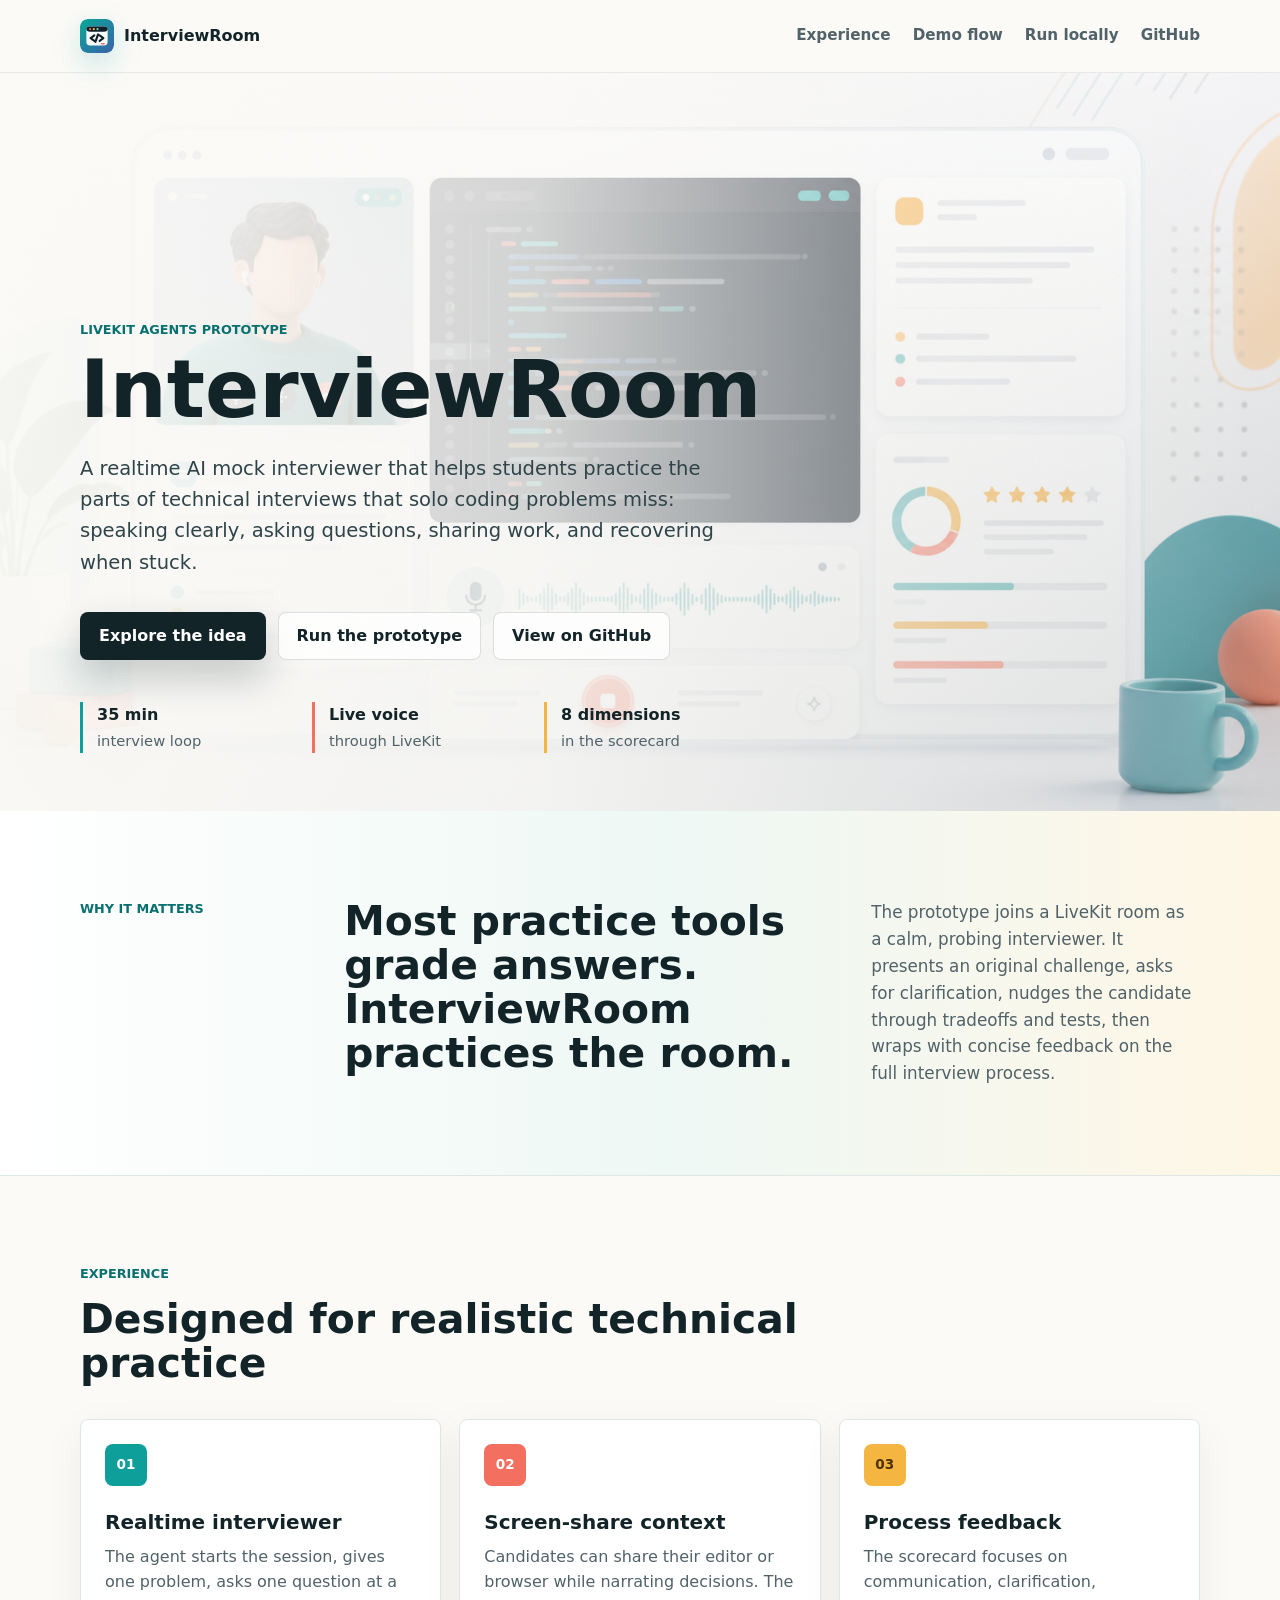
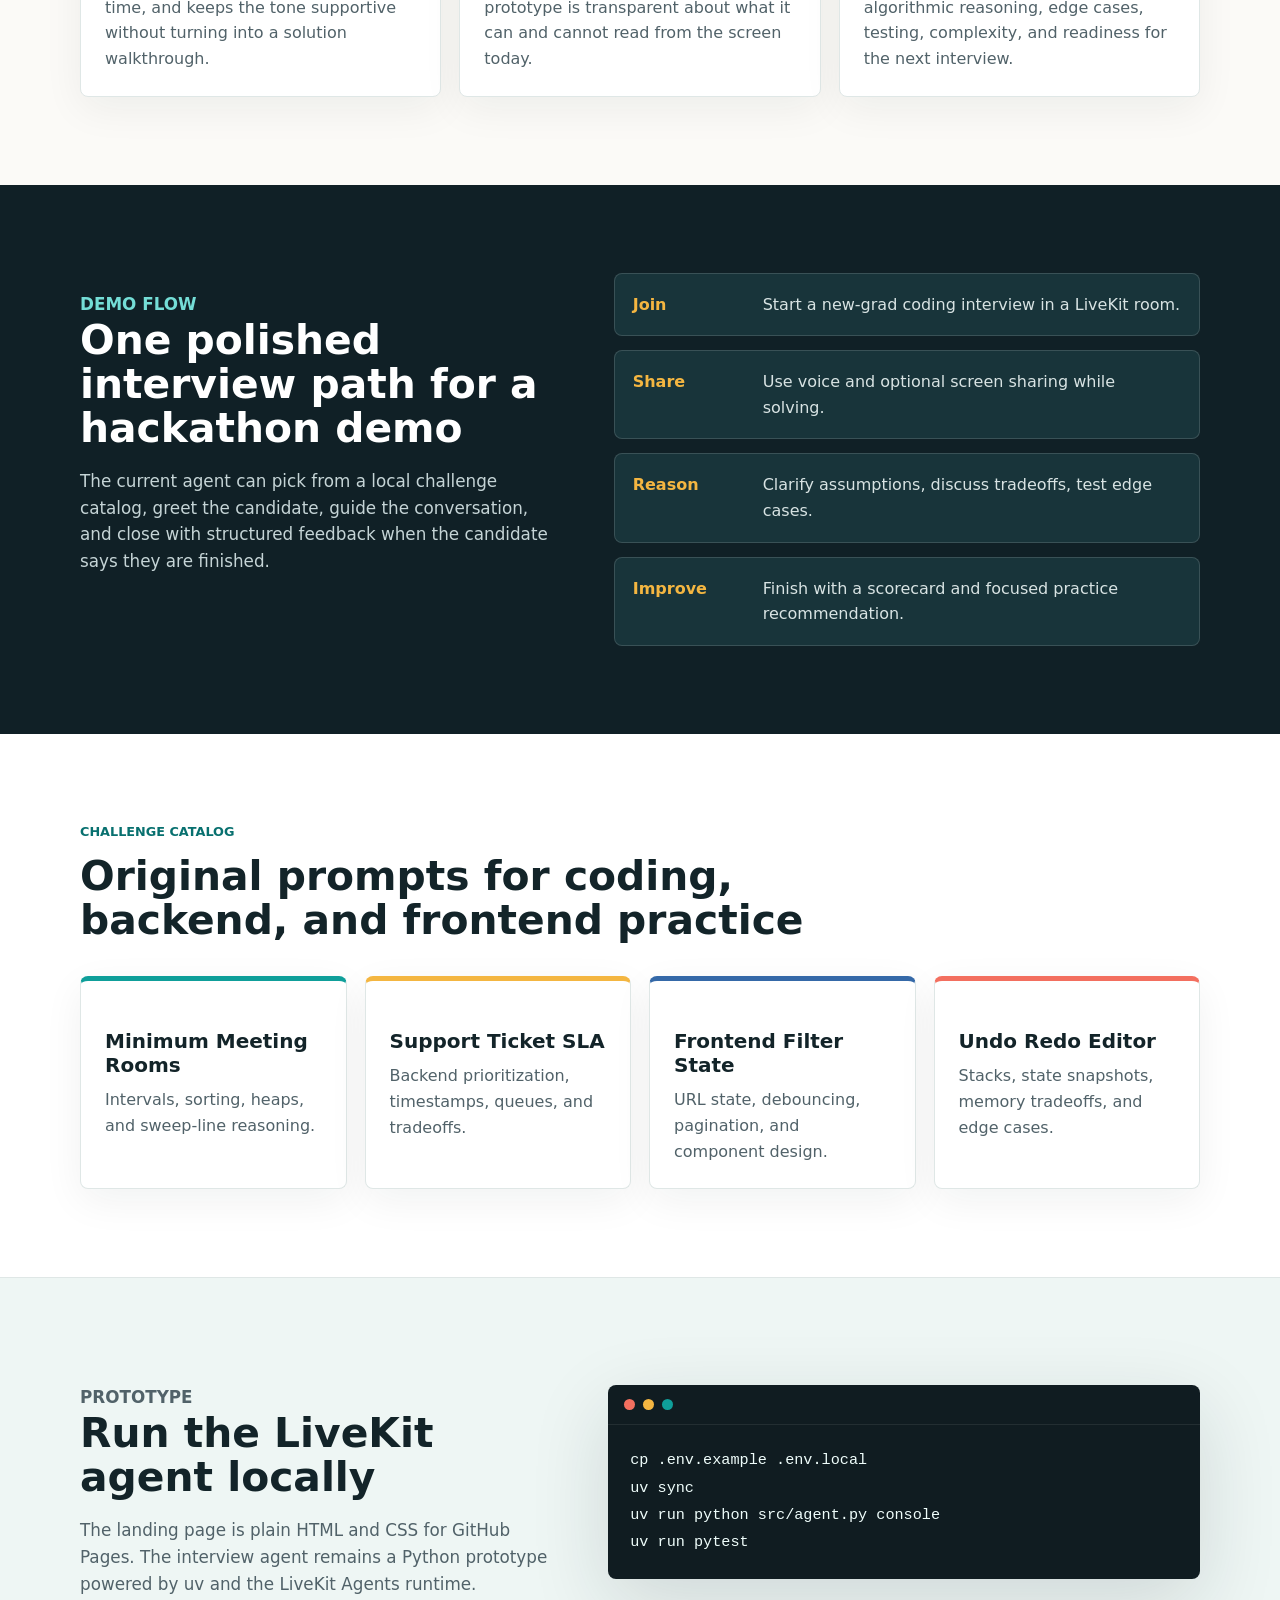
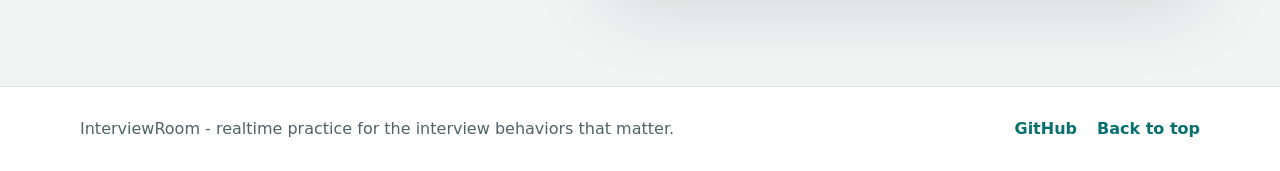
==== docs/index.html @ 9297e2d3 "Add static landing page files for GitHub Pages" ====
<!doctype html>
<html lang="en">
  <head>
    <meta charset="utf-8">
    <meta name="viewport" content="width=device-width, initial-scale=1">
    <meta name="color-scheme" content="light">
    <title>InterviewRoom - Realtime AI Mock Interviews</title>
    <meta
      name="description"
      content="InterviewRoom is a LiveKit-powered AI mock interview room for practicing voice, screen sharing, technical reasoning, and structured feedback."
    >
    <meta property="og:title" content="InterviewRoom">
    <meta
      property="og:description"
      content="Realtime technical interview practice with an AI interviewer, screen sharing, challenge prompts, and a post-interview scorecard."
    >
    <meta property="og:image" content="assets/interviewroom-hero.png">
    <meta property="og:type" content="website">
    <link rel="icon" type="image/svg+xml" href="assets/favicon.svg">
    <link rel="preload" as="image" href="assets/interviewroom-hero.png">
    <link rel="stylesheet" href="styles.css">
  </head>
  <body>
    <a class="skip-link" href="#main">Skip to content</a>

    <header class="site-header">
      <nav class="nav" aria-label="Primary navigation">
        <a class="brand" href="#top" aria-label="InterviewRoom home">
          <img class="brand-mark" src="assets/favicon.svg" alt="" aria-hidden="true">
          <span>InterviewRoom</span>
        </a>
        <div class="nav-links">
          <a href="#experience">Experience</a>
          <a href="#flow">Demo flow</a>
          <a href="#run-locally">Run locally</a>
          <a href="https://github.com/JulianEgbert/Interview-Agent" target="_blank" rel="noreferrer">GitHub</a>
        </div>
      </nav>
    </header>

    <main id="main">
      <section class="hero" id="top" aria-labelledby="hero-title">
        <div class="hero-content">
          <p class="eyebrow">LiveKit Agents prototype</p>
          <h1 id="hero-title">InterviewRoom</h1>
          <p class="hero-lede">
            A realtime AI mock interviewer that helps students practice the
            parts of technical interviews that solo coding problems miss:
            speaking clearly, asking questions, sharing work, and recovering
            when stuck.
          </p>
          <div class="hero-actions" aria-label="Page actions">
            <a class="button button-primary" href="#experience">Explore the idea</a>
            <a class="button button-secondary" href="#run-locally">Run the prototype</a>
            <a
              class="button button-secondary"
              href="https://github.com/JulianEgbert/Interview-Agent"
              target="_blank"
              rel="noreferrer"
            >
              View on GitHub
            </a>
          </div>
          <dl class="hero-stats" aria-label="Prototype highlights">
            <div>
              <dt>35 min</dt>
              <dd>interview loop</dd>
            </div>
            <div>
              <dt>Live voice</dt>
              <dd>through LiveKit</dd>
            </div>
            <div>
              <dt>8 dimensions</dt>
              <dd>in the scorecard</dd>
            </div>
          </dl>
        </div>
      </section>

      <section class="section intro-band" aria-label="Product summary">
        <div class="container intro-grid">
          <p class="section-kicker">Why it matters</p>
          <h2>Most practice tools grade answers. InterviewRoom practices the room.</h2>
          <p>
            The prototype joins a LiveKit room as a calm, probing interviewer.
            It presents an original challenge, asks for clarification, nudges
            the candidate through tradeoffs and tests, then wraps with concise
            feedback on the full interview process.
          </p>
        </div>
      </section>

      <section class="section" id="experience" aria-labelledby="experience-title">
        <div class="container">
          <div class="section-heading">
            <p class="section-kicker">Experience</p>
            <h2 id="experience-title">Designed for realistic technical practice</h2>
          </div>

          <div class="feature-grid">
            <article class="feature-card tone-teal">
              <span class="feature-icon" aria-hidden="true">01</span>
              <h3>Realtime interviewer</h3>
              <p>
                The agent starts the session, gives one problem, asks one
                question at a time, and keeps the tone supportive without
                turning into a solution walkthrough.
              </p>
            </article>
            <article class="feature-card tone-coral">
              <span class="feature-icon" aria-hidden="true">02</span>
              <h3>Screen-share context</h3>
              <p>
                Candidates can share their editor or browser while narrating
                decisions. The prototype is transparent about what it can and
                cannot read from the screen today.
              </p>
            </article>
            <article class="feature-card tone-gold">
              <span class="feature-icon" aria-hidden="true">03</span>
              <h3>Process feedback</h3>
              <p>
                The scorecard focuses on communication, clarification,
                algorithmic reasoning, edge cases, testing, complexity, and
                readiness for the next interview.
              </p>
            </article>
          </div>
        </div>
      </section>

      <section class="section section-dark" id="flow" aria-labelledby="flow-title">
        <div class="container flow-layout">
          <div class="flow-copy">
            <p class="section-kicker">Demo flow</p>
            <h2 id="flow-title">One polished interview path for a hackathon demo</h2>
            <p>
              The current agent can pick from a local challenge catalog,
              greet the candidate, guide the conversation, and close with
              structured feedback when the candidate says they are finished.
            </p>
          </div>

          <ol class="timeline">
            <li>
              <span>Join</span>
              <p>Start a new-grad coding interview in a LiveKit room.</p>
            </li>
            <li>
              <span>Share</span>
              <p>Use voice and optional screen sharing while solving.</p>
            </li>
            <li>
              <span>Reason</span>
              <p>Clarify assumptions, discuss tradeoffs, test edge cases.</p>
            </li>
            <li>
              <span>Improve</span>
              <p>Finish with a scorecard and focused practice recommendation.</p>
            </li>
          </ol>
        </div>
      </section>

      <section class="section challenges" aria-labelledby="challenge-title">
        <div class="container">
          <div class="section-heading">
            <p class="section-kicker">Challenge catalog</p>
            <h2 id="challenge-title">Original prompts for coding, backend, and frontend practice</h2>
          </div>

          <div class="challenge-grid">
            <article>
              <h3>Minimum Meeting Rooms</h3>
              <p>Intervals, sorting, heaps, and sweep-line reasoning.</p>
            </article>
            <article>
              <h3>Support Ticket SLA</h3>
              <p>Backend prioritization, timestamps, queues, and tradeoffs.</p>
            </article>
            <article>
              <h3>Frontend Filter State</h3>
              <p>URL state, debouncing, pagination, and component design.</p>
            </article>
            <article>
              <h3>Undo Redo Editor</h3>
              <p>Stacks, state snapshots, memory tradeoffs, and edge cases.</p>
            </article>
          </div>
        </div>
      </section>

      <section class="section run-band" id="run-locally" aria-labelledby="run-title">
        <div class="container run-grid">
          <div>
            <p class="section-kicker">Prototype</p>
            <h2 id="run-title">Run the LiveKit agent locally</h2>
            <p>
              The landing page is plain HTML and CSS for GitHub Pages. The
              interview agent remains a Python prototype powered by uv and the
              LiveKit Agents runtime.
            </p>
          </div>

          <div class="terminal" role="region" aria-label="Local run commands">
            <div class="terminal-top" aria-hidden="true">
              <span></span>
              <span></span>
              <span></span>
            </div>
            <pre><code>cp .env.example .env.local
uv sync
uv run python src/agent.py console
uv run pytest</code></pre>
          </div>
        </div>
      </section>
    </main>

    <footer class="footer">
      <div class="container footer-inner">
        <p>InterviewRoom - realtime practice for the interview behaviors that matter.</p>
        <div class="footer-links">
          <a href="https://github.com/JulianEgbert/Interview-Agent" target="_blank" rel="noreferrer">GitHub</a>
          <a href="#top">Back to top</a>
        </div>
      </div>
    </footer>
  </body>
</html>
---- docs/styles.css ----
:root {
  --paper: #fbfaf7;
  --paper-strong: #ffffff;
  --ink: #132429;
  --muted: #516269;
  --line: #dfe7e6;
  --teal: #0f9f9a;
  --teal-dark: #08706f;
  --coral: #f36f5f;
  --gold: #f4b641;
  --blue: #3569a8;
  --night: #102026;
  --night-soft: #18343a;
  --shadow: 0 24px 80px rgba(19, 36, 41, 0.14);
}

* {
  box-sizing: border-box;
}

html {
  scroll-behavior: smooth;
}

body {
  margin: 0;
  background: var(--paper);
  color: var(--ink);
  font-family:
    Inter, ui-sans-serif, system-ui, -apple-system, BlinkMacSystemFont, "Segoe UI",
    sans-serif;
  line-height: 1.6;
  letter-spacing: 0;
}

::selection {
  background: rgba(15, 159, 154, 0.18);
}

a {
  color: inherit;
  text-decoration: none;
}

.skip-link {
  position: absolute;
  left: 16px;
  top: 12px;
  z-index: 100;
  transform: translateY(-160%);
  border-radius: 8px;
  background: var(--night);
  color: white;
  padding: 10px 14px;
}

.skip-link:focus {
  transform: translateY(0);
}

.site-header {
  position: sticky;
  top: 0;
  z-index: 50;
  border-bottom: 1px solid rgba(19, 36, 41, 0.08);
  background: rgba(251, 250, 247, 0.9);
  backdrop-filter: blur(18px);
}

.nav,
.container {
  width: min(1120px, calc(100% - 40px));
  margin: 0 auto;
}

.nav {
  display: flex;
  min-height: 72px;
  align-items: center;
  justify-content: space-between;
  gap: 24px;
}

.brand {
  display: inline-flex;
  align-items: center;
  gap: 10px;
  font-weight: 800;
}

.brand-mark {
  width: 34px;
  height: 34px;
  display: block;
  border-radius: 8px;
  box-shadow: 0 10px 28px rgba(15, 159, 154, 0.22);
}

.nav-links {
  display: flex;
  align-items: center;
  gap: 22px;
  color: var(--muted);
  font-size: 0.95rem;
  font-weight: 650;
}

.nav-links a {
  border-bottom: 2px solid transparent;
  padding: 8px 0;
}

.nav-links a:hover,
.nav-links a:focus-visible {
  border-color: var(--teal);
  color: var(--ink);
}

.hero {
  position: relative;
  display: flex;
  min-height: 82svh;
  align-items: flex-end;
  overflow: hidden;
  background: #eef6f4;
}

.hero::before {
  position: absolute;
  inset: 0;
  background-image: url("assets/interviewroom-hero.png");
  background-position: center;
  background-size: cover;
  content: "";
}

.hero::after {
  position: absolute;
  inset: 0;
  background:
    linear-gradient(90deg, rgba(251, 250, 247, 0.96) 0%, rgba(251, 250, 247, 0.82) 42%, rgba(251, 250, 247, 0.12) 100%),
    linear-gradient(0deg, rgba(19, 36, 41, 0.18), rgba(19, 36, 41, 0));
  content: "";
}

.hero-content {
  position: relative;
  z-index: 1;
  width: min(1120px, calc(100% - 40px));
  margin: 0 auto;
  padding: 88px 0 58px;
}

.eyebrow,
.section-kicker {
  margin: 0 0 12px;
  color: var(--teal-dark);
  font-size: 0.8rem;
  font-weight: 800;
  letter-spacing: 0;
  text-transform: uppercase;
}

.hero h1 {
  max-width: 620px;
  margin: 0;
  font-size: 5rem;
  line-height: 0.96;
  letter-spacing: 0;
}

.hero-lede {
  max-width: 660px;
  margin: 24px 0 0;
  color: #2f4449;
  font-size: 1.22rem;
}

.hero-actions {
  display: flex;
  flex-wrap: wrap;
  gap: 12px;
  margin-top: 34px;
}

.button {
  display: inline-flex;
  min-height: 48px;
  align-items: center;
  justify-content: center;
  border: 1px solid transparent;
  border-radius: 8px;
  padding: 0 18px;
  font-weight: 800;
}

.button-primary {
  background: var(--ink);
  color: white;
  box-shadow: 0 18px 38px rgba(19, 36, 41, 0.22);
}

.button-primary:hover,
.button-primary:focus-visible {
  background: #21383e;
}

.button-secondary {
  border-color: rgba(19, 36, 41, 0.14);
  background: rgba(255, 255, 255, 0.8);
  color: var(--ink);
}

.button-secondary:hover,
.button-secondary:focus-visible {
  border-color: rgba(15, 159, 154, 0.45);
  background: white;
}

.hero-stats {
  display: grid;
  max-width: 680px;
  grid-template-columns: repeat(3, minmax(0, 1fr));
  gap: 16px;
  margin: 42px 0 0;
}

.hero-stats div {
  border-left: 3px solid var(--teal);
  padding-left: 14px;
}

.hero-stats div:nth-child(2) {
  border-color: var(--coral);
}

.hero-stats div:nth-child(3) {
  border-color: var(--gold);
}

.hero-stats dt {
  margin: 0;
  font-size: 1rem;
  font-weight: 850;
}

.hero-stats dd {
  margin: 2px 0 0;
  color: var(--muted);
  font-size: 0.92rem;
}

.section {
  padding: 88px 0;
}

.intro-band {
  border-bottom: 1px solid var(--line);
  background: linear-gradient(90deg, #ffffff 0%, #eef8f5 52%, #fff7e6 100%);
}

.intro-grid {
  display: grid;
  grid-template-columns: 0.7fr 1.5fr 1fr;
  gap: 34px;
  align-items: start;
}

.intro-grid h2,
.section-heading h2,
.flow-copy h2,
.run-grid h2 {
  margin: 0;
  font-size: 2.55rem;
  line-height: 1.08;
  letter-spacing: 0;
}

.intro-grid p:last-child,
.flow-copy p,
.run-grid p {
  margin: 0;
  color: var(--muted);
  font-size: 1.05rem;
}

.section-heading {
  max-width: 760px;
  margin-bottom: 34px;
}

.feature-grid,
.challenge-grid {
  display: grid;
  grid-template-columns: repeat(3, minmax(0, 1fr));
  gap: 18px;
}

.feature-card,
.challenge-grid article {
  min-height: 260px;
  border: 1px solid var(--line);
  border-radius: 8px;
  background: var(--paper-strong);
  padding: 24px;
  box-shadow: 0 12px 40px rgba(19, 36, 41, 0.06);
}

.feature-card {
  display: flex;
  flex-direction: column;
  justify-content: space-between;
}

.feature-icon {
  display: inline-flex;
  width: 42px;
  height: 42px;
  align-items: center;
  justify-content: center;
  border-radius: 8px;
  color: white;
  font-size: 0.85rem;
  font-weight: 850;
}

.tone-teal .feature-icon {
  background: var(--teal);
}

.tone-coral .feature-icon {
  background: var(--coral);
}

.tone-gold .feature-icon {
  background: var(--gold);
  color: #4c3200;
}

.feature-card h3,
.challenge-grid h3 {
  margin: 24px 0 10px;
  font-size: 1.25rem;
  line-height: 1.2;
  letter-spacing: 0;
}

.feature-card p,
.challenge-grid p {
  margin: 0;
  color: var(--muted);
}

.section-dark {
  background: var(--night);
  color: white;
}

.section-dark .section-kicker {
  color: #74ddd6;
}

.flow-layout {
  display: grid;
  grid-template-columns: 0.9fr 1.1fr;
  gap: 54px;
  align-items: start;
}

.flow-copy p {
  color: #c5d4d6;
  margin-top: 18px;
}

.timeline {
  display: grid;
  gap: 14px;
  margin: 0;
  padding: 0;
  list-style: none;
}

.timeline li {
  display: grid;
  grid-template-columns: 108px 1fr;
  gap: 22px;
  align-items: start;
  border: 1px solid rgba(255, 255, 255, 0.14);
  border-radius: 8px;
  background: var(--night-soft);
  padding: 18px;
}

.timeline span {
  color: var(--gold);
  font-weight: 850;
}

.timeline p {
  margin: 0;
  color: #d8e3e3;
}

.challenges {
  background: #ffffff;
}

.challenge-grid {
  grid-template-columns: repeat(4, minmax(0, 1fr));
}

.challenge-grid article {
  min-height: 210px;
  border-top: 5px solid var(--teal);
}

.challenge-grid article:nth-child(2) {
  border-top-color: var(--gold);
}

.challenge-grid article:nth-child(3) {
  border-top-color: var(--blue);
}

.challenge-grid article:nth-child(4) {
  border-top-color: var(--coral);
}

.run-band {
  border-top: 1px solid var(--line);
  background: #eef6f4;
}

.run-grid {
  display: grid;
  grid-template-columns: 0.9fr 1.1fr;
  gap: 44px;
  align-items: center;
}

.run-grid p {
  margin-top: 18px;
}

.terminal {
  overflow: hidden;
  border-radius: 8px;
  background: #101c21;
  box-shadow: var(--shadow);
}

.terminal-top {
  display: flex;
  gap: 8px;
  border-bottom: 1px solid rgba(255, 255, 255, 0.08);
  padding: 14px 16px;
}

.terminal-top span {
  width: 11px;
  height: 11px;
  border-radius: 50%;
  background: var(--coral);
}

.terminal-top span:nth-child(2) {
  background: var(--gold);
}

.terminal-top span:nth-child(3) {
  background: var(--teal);
}

pre {
  margin: 0;
  overflow-x: auto;
  padding: 22px;
}

code {
  color: #effdfb;
  font-family: "SFMono-Regular", Consolas, "Liberation Mono", monospace;
  font-size: 0.95rem;
  line-height: 1.8;
}

.footer {
  border-top: 1px solid var(--line);
  background: var(--paper-strong);
  color: var(--muted);
}

.footer-inner {
  display: flex;
  min-height: 84px;
  align-items: center;
  justify-content: space-between;
  gap: 20px;
}

.footer p {
  margin: 0;
}

.footer a {
  color: var(--teal-dark);
  font-weight: 800;
}

.footer-links {
  display: flex;
  align-items: center;
  gap: 20px;
}

@media (max-width: 960px) {
  .hero {
    min-height: 84svh;
  }

  .hero::before {
    background-position: 58% center;
  }

  .hero::after {
    background:
      linear-gradient(90deg, rgba(251, 250, 247, 0.97) 0%, rgba(251, 250, 247, 0.88) 56%, rgba(251, 250, 247, 0.35) 100%),
      linear-gradient(0deg, rgba(19, 36, 41, 0.18), rgba(19, 36, 41, 0));
  }

  .hero h1 {
    font-size: 4rem;
  }

  .intro-grid,
  .flow-layout,
  .run-grid {
    grid-template-columns: 1fr;
  }

  .feature-grid,
  .challenge-grid {
    grid-template-columns: repeat(2, minmax(0, 1fr));
  }
}

@media (max-width: 700px) {
  .nav,
  .container,
  .hero-content {
    width: min(100% - 28px, 1120px);
  }

  .nav {
    min-height: 66px;
  }

  .nav-links {
    display: none;
  }

  .hero {
    min-height: 86svh;
  }

  .hero::before {
    background-position: 68% center;
  }

  .hero::after {
    background:
      linear-gradient(90deg, rgba(251, 250, 247, 0.98) 0%, rgba(251, 250, 247, 0.9) 64%, rgba(251, 250, 247, 0.42) 100%),
      linear-gradient(0deg, rgba(19, 36, 41, 0.2), rgba(19, 36, 41, 0));
  }

  .hero-content {
    padding: 62px 0 36px;
  }

  .hero h1 {
    font-size: 3.2rem;
  }

  .hero-lede {
    font-size: 1.06rem;
  }

  .hero-actions {
    align-items: stretch;
    flex-direction: column;
  }

  .button {
    width: 100%;
  }

  .hero-stats {
    display: none;
  }

  .section {
    padding: 64px 0;
  }

  .intro-grid h2,
  .section-heading h2,
  .flow-copy h2,
  .run-grid h2 {
    font-size: 2.05rem;
  }

  .feature-grid,
  .challenge-grid {
    grid-template-columns: 1fr;
  }

  .feature-card,
  .challenge-grid article {
    min-height: auto;
  }

  .timeline li {
    grid-template-columns: 1fr;
    gap: 8px;
  }

  .footer-inner {
    align-items: flex-start;
    flex-direction: column;
    justify-content: center;
    padding: 22px 0;
  }

  .footer-links {
    flex-wrap: wrap;
  }
}

@media (prefers-reduced-motion: reduce) {
  html {
    scroll-behavior: auto;
  }
}
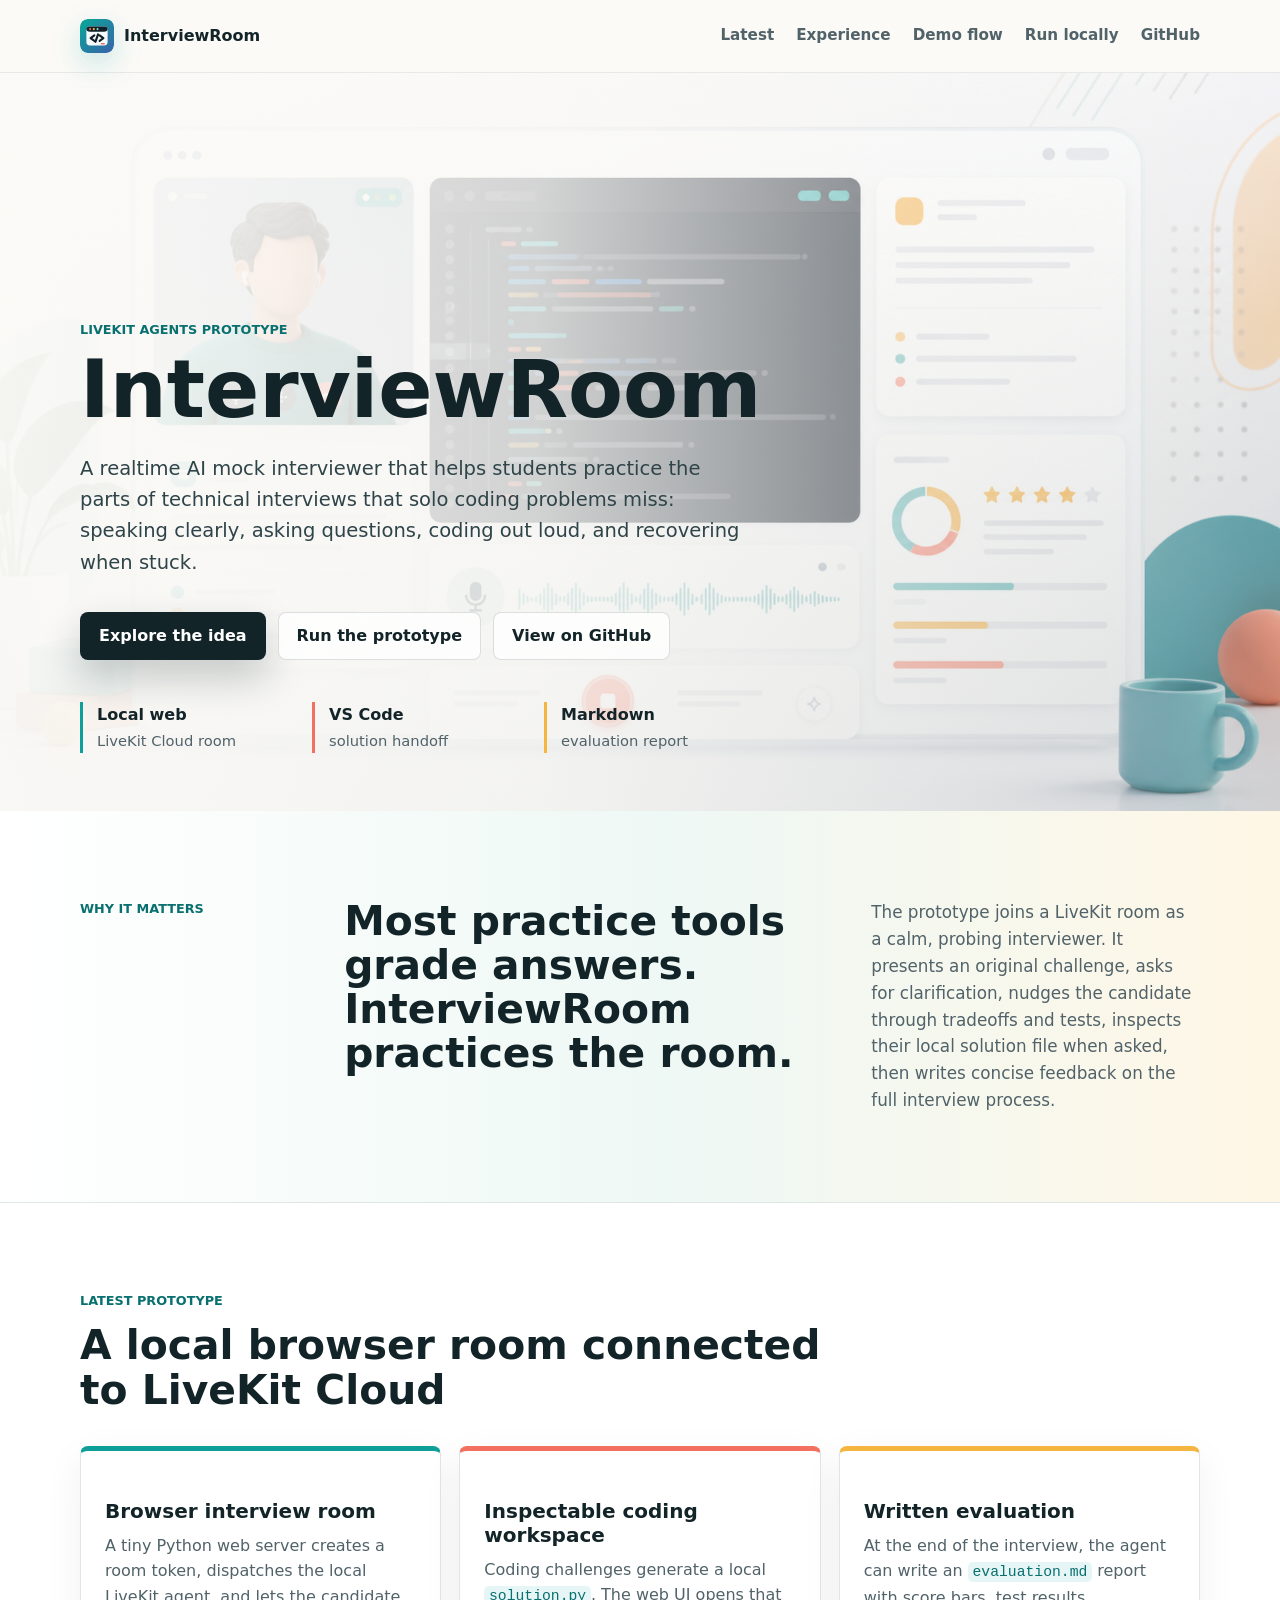
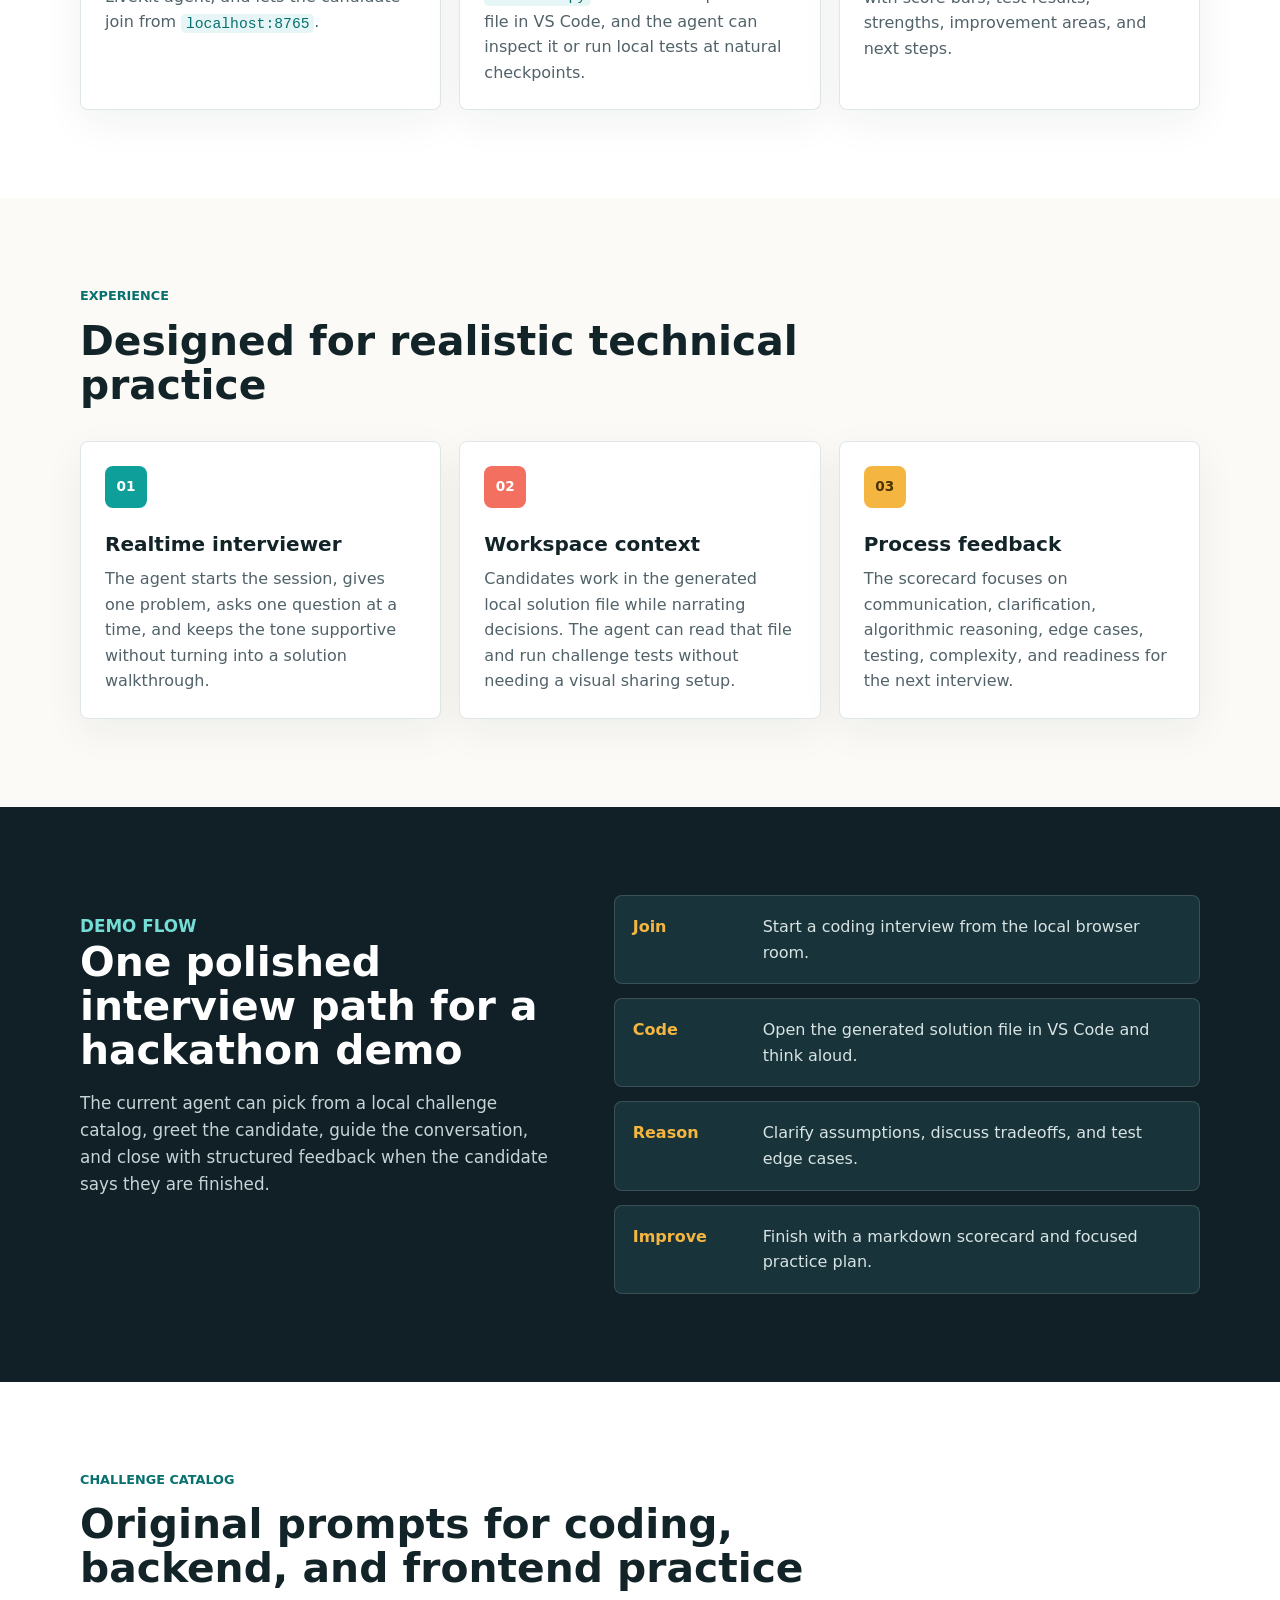
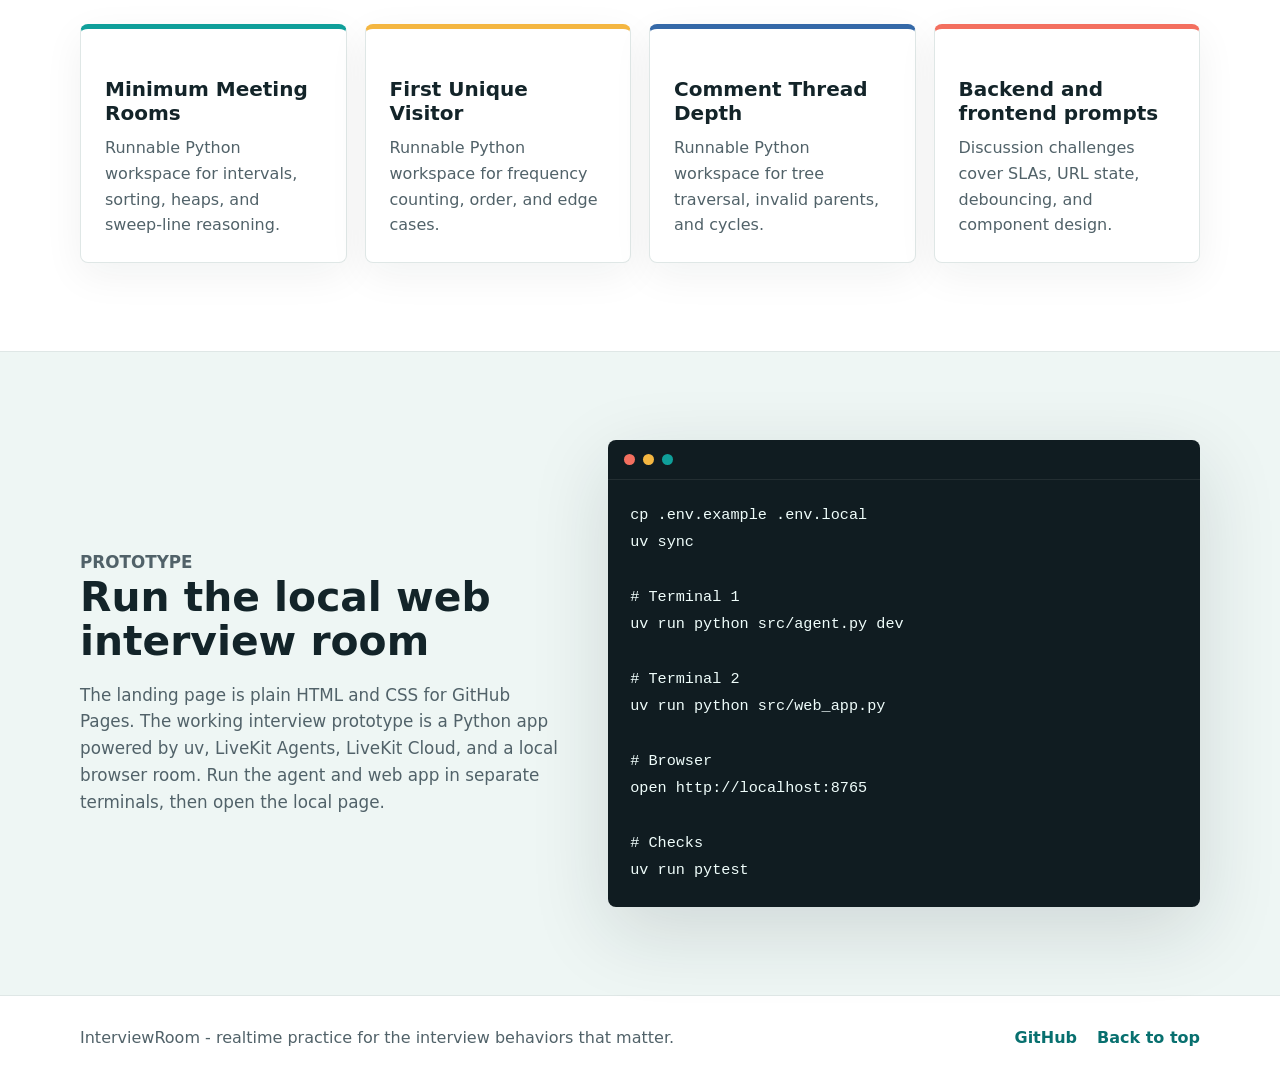
==== commit 0e4dfa85: "Improve webpage" ====
--- a/docs/index.html
+++ b/docs/index.html
@@ -7,12 +7,12 @@
     <title>InterviewRoom - Realtime AI Mock Interviews</title>
     <meta
       name="description"
-      content="InterviewRoom is a LiveKit-powered AI mock interview room for practicing voice, screen sharing, technical reasoning, and structured feedback."
+      content="InterviewRoom is a LiveKit-powered AI mock interview room for practicing voice, technical reasoning, local coding, and structured feedback."
     >
     <meta property="og:title" content="InterviewRoom">
     <meta
       property="og:description"
-      content="Realtime technical interview practice with an AI interviewer, screen sharing, challenge prompts, and a post-interview scorecard."
+      content="Realtime technical interview practice with an AI interviewer, local coding workspace, challenge prompts, and a markdown scorecard."
     >
     <meta property="og:image" content="assets/interviewroom-hero.png">
     <meta property="og:type" content="website">
@@ -30,6 +30,7 @@
           <span>InterviewRoom</span>
         </a>
         <div class="nav-links">
+          <a href="#latest">Latest</a>
           <a href="#experience">Experience</a>
           <a href="#flow">Demo flow</a>
           <a href="#run-locally">Run locally</a>
@@ -46,7 +47,7 @@
           <p class="hero-lede">
             A realtime AI mock interviewer that helps students practice the
             parts of technical interviews that solo coding problems miss:
-            speaking clearly, asking questions, sharing work, and recovering
+            speaking clearly, asking questions, coding out loud, and recovering
             when stuck.
           </p>
           <div class="hero-actions" aria-label="Page actions">
@@ -63,16 +64,16 @@
           </div>
           <dl class="hero-stats" aria-label="Prototype highlights">
             <div>
-              <dt>35 min</dt>
-              <dd>interview loop</dd>
+              <dt>Local web</dt>
+              <dd>LiveKit Cloud room</dd>
             </div>
             <div>
-              <dt>Live voice</dt>
-              <dd>through LiveKit</dd>
+              <dt>VS Code</dt>
+              <dd>solution handoff</dd>
             </div>
             <div>
-              <dt>8 dimensions</dt>
-              <dd>in the scorecard</dd>
+              <dt>Markdown</dt>
+              <dd>evaluation report</dd>
             </div>
           </dl>
         </div>
@@ -85,9 +86,46 @@
           <p>
             The prototype joins a LiveKit room as a calm, probing interviewer.
             It presents an original challenge, asks for clarification, nudges
-            the candidate through tradeoffs and tests, then wraps with concise
-            feedback on the full interview process.
+            the candidate through tradeoffs and tests, inspects their local
+            solution file when asked, then writes concise feedback on the full
+            interview process.
           </p>
+        </div>
+      </section>
+
+      <section class="section latest" id="latest" aria-labelledby="latest-title">
+        <div class="container">
+          <div class="section-heading">
+            <p class="section-kicker">Latest prototype</p>
+            <h2 id="latest-title">A local browser room connected to LiveKit Cloud</h2>
+          </div>
+
+          <div class="latest-grid">
+            <article>
+              <h3>Browser interview room</h3>
+              <p>
+                A tiny Python web server creates a room token, dispatches the
+                local LiveKit agent, and lets the candidate join from
+                <code>localhost:8765</code>.
+              </p>
+            </article>
+            <article>
+              <h3>Inspectable coding workspace</h3>
+              <p>
+                Coding challenges generate a local <code>solution.py</code>.
+                The web UI opens that file in VS Code, and the agent can inspect
+                it or run local tests at natural checkpoints.
+              </p>
+            </article>
+            <article>
+              <h3>Written evaluation</h3>
+              <p>
+                At the end of the interview, the agent can write an
+                <code>evaluation.md</code> report with score bars, test results,
+                strengths, improvement areas, and next steps.
+              </p>
+            </article>
+          </div>
         </div>
       </section>
 
@@ -110,11 +148,11 @@
             </article>
             <article class="feature-card tone-coral">
               <span class="feature-icon" aria-hidden="true">02</span>
-              <h3>Screen-share context</h3>
-              <p>
-                Candidates can share their editor or browser while narrating
-                decisions. The prototype is transparent about what it can and
-                cannot read from the screen today.
+              <h3>Workspace context</h3>
+              <p>
+                Candidates work in the generated local solution file while
+                narrating decisions. The agent can read that file and run
+                challenge tests without needing a visual sharing setup.
               </p>
             </article>
             <article class="feature-card tone-gold">
@@ -145,19 +183,19 @@
           <ol class="timeline">
             <li>
               <span>Join</span>
-              <p>Start a new-grad coding interview in a LiveKit room.</p>
-            </li>
-            <li>
-              <span>Share</span>
-              <p>Use voice and optional screen sharing while solving.</p>
+              <p>Start a coding interview from the local browser room.</p>
+            </li>
+            <li>
+              <span>Code</span>
+              <p>Open the generated solution file in VS Code and think aloud.</p>
             </li>
             <li>
               <span>Reason</span>
-              <p>Clarify assumptions, discuss tradeoffs, test edge cases.</p>
+              <p>Clarify assumptions, discuss tradeoffs, and test edge cases.</p>
             </li>
             <li>
               <span>Improve</span>
-              <p>Finish with a scorecard and focused practice recommendation.</p>
+              <p>Finish with a markdown scorecard and focused practice plan.</p>
             </li>
           </ol>
         </div>
@@ -173,19 +211,19 @@
           <div class="challenge-grid">
             <article>
               <h3>Minimum Meeting Rooms</h3>
-              <p>Intervals, sorting, heaps, and sweep-line reasoning.</p>
-            </article>
-            <article>
-              <h3>Support Ticket SLA</h3>
-              <p>Backend prioritization, timestamps, queues, and tradeoffs.</p>
-            </article>
-            <article>
-              <h3>Frontend Filter State</h3>
-              <p>URL state, debouncing, pagination, and component design.</p>
-            </article>
-            <article>
-              <h3>Undo Redo Editor</h3>
-              <p>Stacks, state snapshots, memory tradeoffs, and edge cases.</p>
+              <p>Runnable Python workspace for intervals, sorting, heaps, and sweep-line reasoning.</p>
+            </article>
+            <article>
+              <h3>First Unique Visitor</h3>
+              <p>Runnable Python workspace for frequency counting, order, and edge cases.</p>
+            </article>
+            <article>
+              <h3>Comment Thread Depth</h3>
+              <p>Runnable Python workspace for tree traversal, invalid parents, and cycles.</p>
+            </article>
+            <article>
+              <h3>Backend and frontend prompts</h3>
+              <p>Discussion challenges cover SLAs, URL state, debouncing, and component design.</p>
             </article>
           </div>
         </div>
@@ -195,11 +233,12 @@
         <div class="container run-grid">
           <div>
             <p class="section-kicker">Prototype</p>
-            <h2 id="run-title">Run the LiveKit agent locally</h2>
+            <h2 id="run-title">Run the local web interview room</h2>
             <p>
               The landing page is plain HTML and CSS for GitHub Pages. The
-              interview agent remains a Python prototype powered by uv and the
-              LiveKit Agents runtime.
+              working interview prototype is a Python app powered by uv,
+              LiveKit Agents, LiveKit Cloud, and a local browser room. Run the
+              agent and web app in separate terminals, then open the local page.
             </p>
           </div>
 
@@ -211,7 +250,17 @@
             </div>
             <pre><code>cp .env.example .env.local
 uv sync
-uv run python src/agent.py console
+
+# Terminal 1
+uv run python src/agent.py dev
+
+# Terminal 2
+uv run python src/web_app.py
+
+# Browser
+open http://localhost:8765
+
+# Checks
 uv run pytest</code></pre>
           </div>
         </div>
--- a/docs/styles.css
+++ b/docs/styles.css
@@ -42,6 +42,15 @@
   text-decoration: none;
 }
 
+code {
+  border-radius: 5px;
+  background: rgba(15, 159, 154, 0.1);
+  color: var(--teal-dark);
+  font-family: "SFMono-Regular", Consolas, "Liberation Mono", monospace;
+  font-size: 0.92em;
+  padding: 0.12em 0.32em;
+}
+
 .skip-link {
   position: absolute;
   left: 16px;
@@ -290,14 +299,16 @@
 }
 
 .feature-grid,
-.challenge-grid {
+.challenge-grid,
+.latest-grid {
   display: grid;
   grid-template-columns: repeat(3, minmax(0, 1fr));
   gap: 18px;
 }
 
 .feature-card,
-.challenge-grid article {
+.challenge-grid article,
+.latest-grid article {
   min-height: 260px;
   border: 1px solid var(--line);
   border-radius: 8px;
@@ -338,7 +349,8 @@
 }
 
 .feature-card h3,
-.challenge-grid h3 {
+.challenge-grid h3,
+.latest-grid h3 {
   margin: 24px 0 10px;
   font-size: 1.25rem;
   line-height: 1.2;
@@ -346,9 +358,27 @@
 }
 
 .feature-card p,
-.challenge-grid p {
+.challenge-grid p,
+.latest-grid p {
   margin: 0;
   color: var(--muted);
+}
+
+.latest {
+  background: #ffffff;
+}
+
+.latest-grid article {
+  min-height: 230px;
+  border-top: 5px solid var(--teal);
+}
+
+.latest-grid article:nth-child(2) {
+  border-top-color: var(--coral);
+}
+
+.latest-grid article:nth-child(3) {
+  border-top-color: var(--gold);
 }
 
 .section-dark {
@@ -477,11 +507,14 @@
   padding: 22px;
 }
 
-code {
+.terminal code {
+  border-radius: 0;
+  background: transparent;
   color: #effdfb;
   font-family: "SFMono-Regular", Consolas, "Liberation Mono", monospace;
   font-size: 0.95rem;
   line-height: 1.8;
+  padding: 0;
 }
 
 .footer {
@@ -539,7 +572,8 @@
   }
 
   .feature-grid,
-  .challenge-grid {
+  .challenge-grid,
+  .latest-grid {
     grid-template-columns: repeat(2, minmax(0, 1fr));
   }
 }
@@ -610,12 +644,14 @@
   }
 
   .feature-grid,
-  .challenge-grid {
+  .challenge-grid,
+  .latest-grid {
     grid-template-columns: 1fr;
   }
 
   .feature-card,
-  .challenge-grid article {
+  .challenge-grid article,
+  .latest-grid article {
     min-height: auto;
   }
 
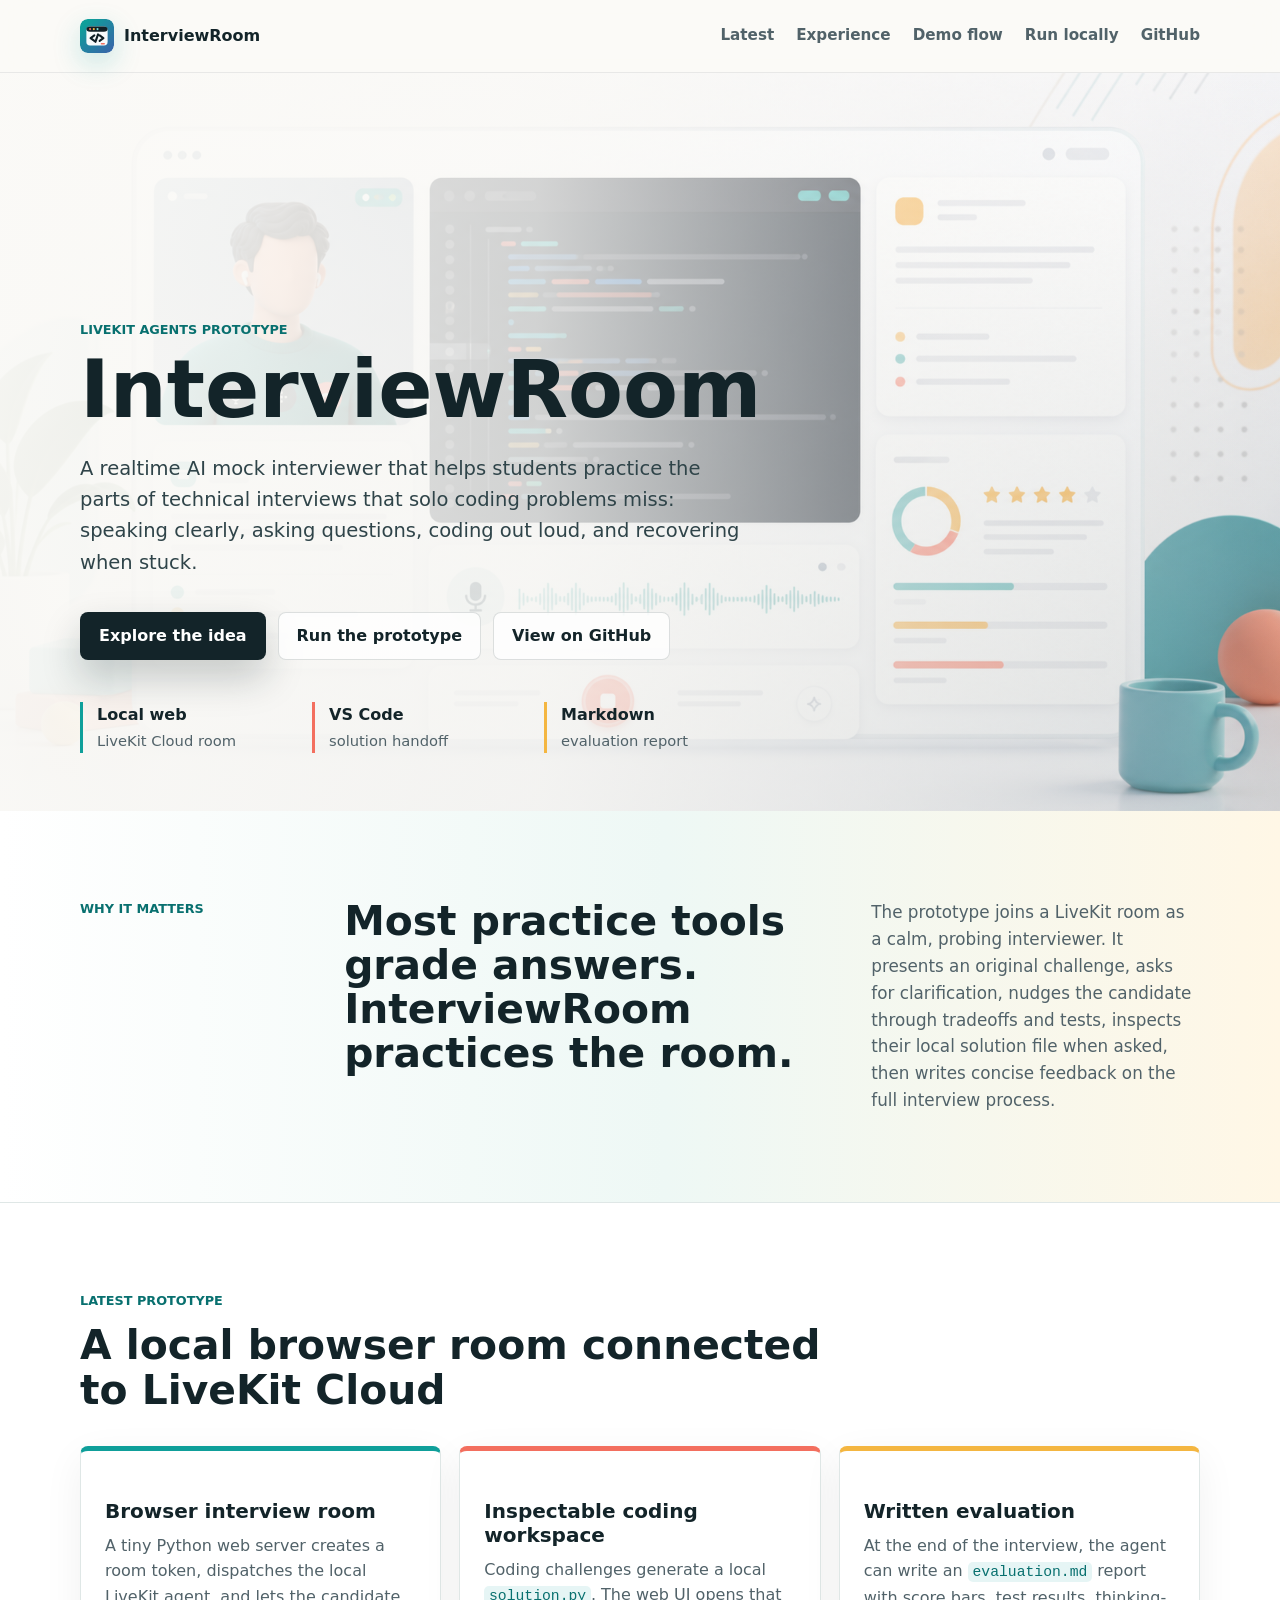
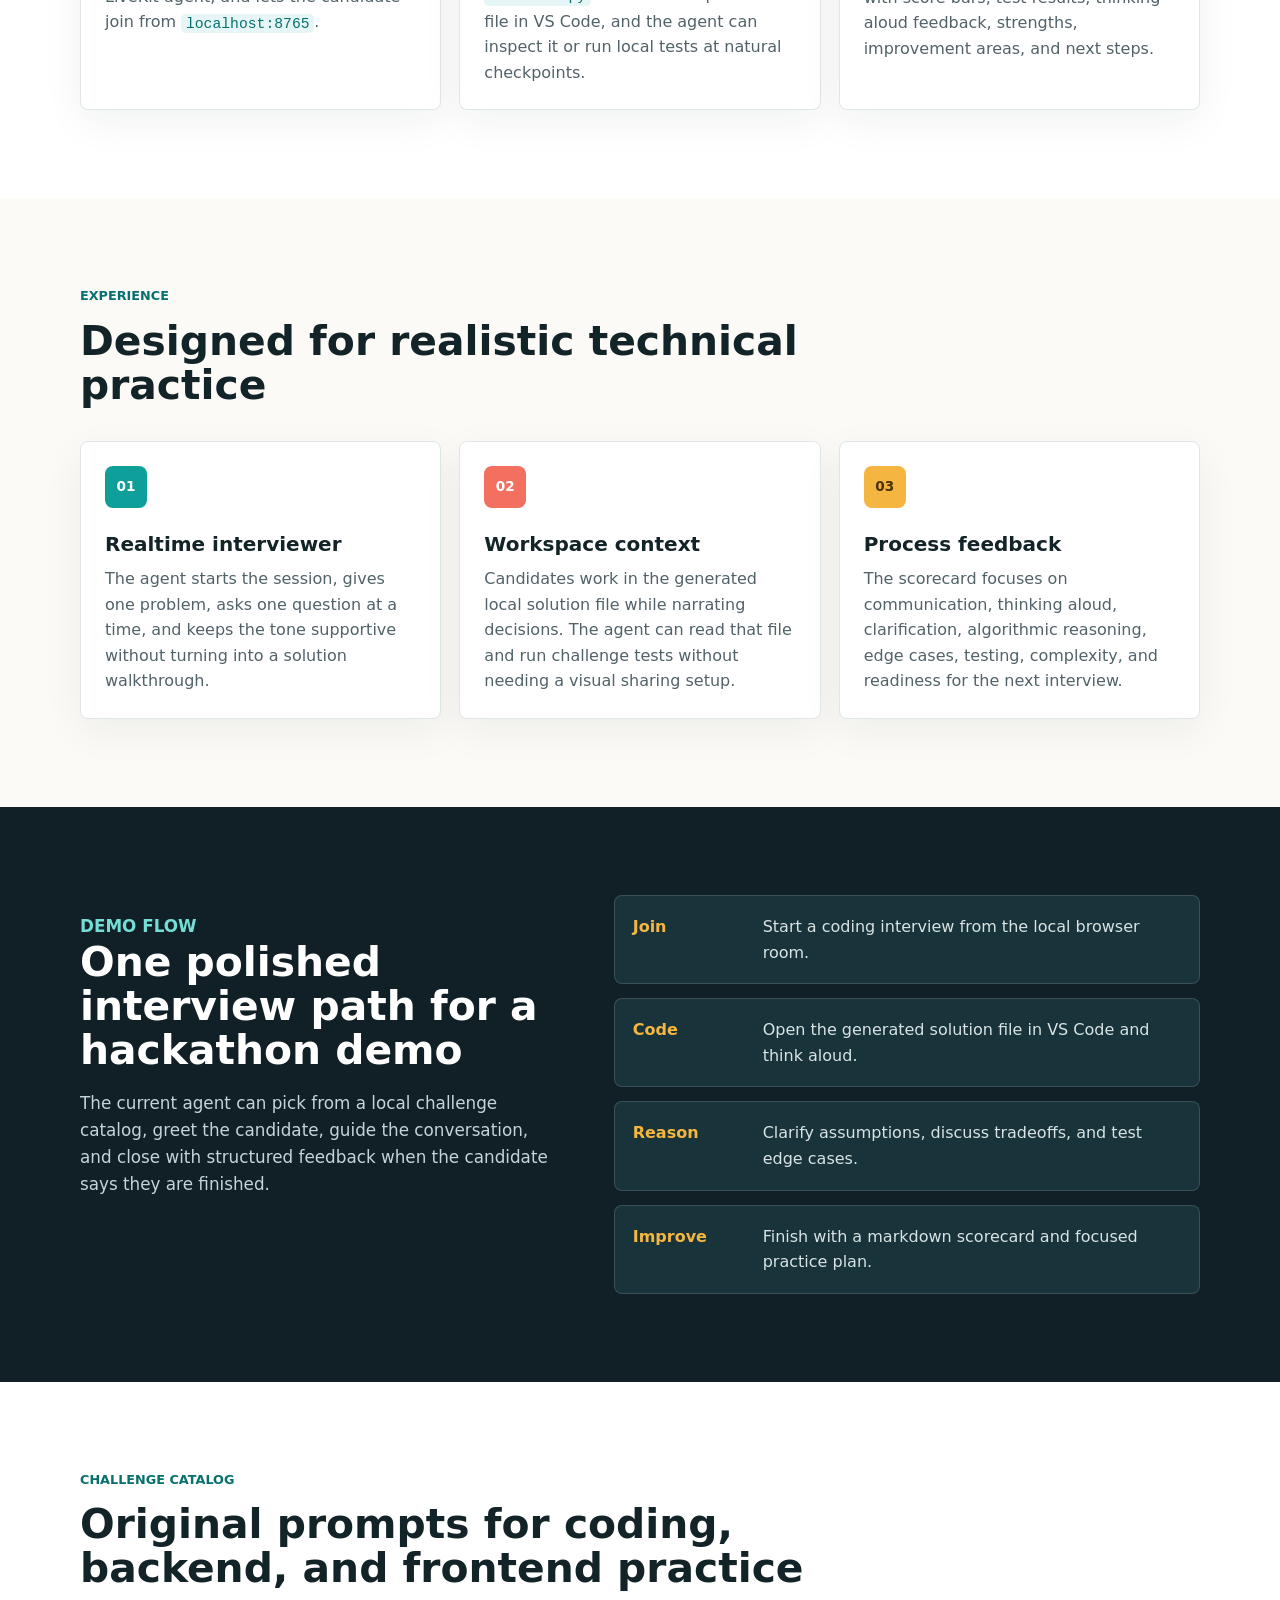
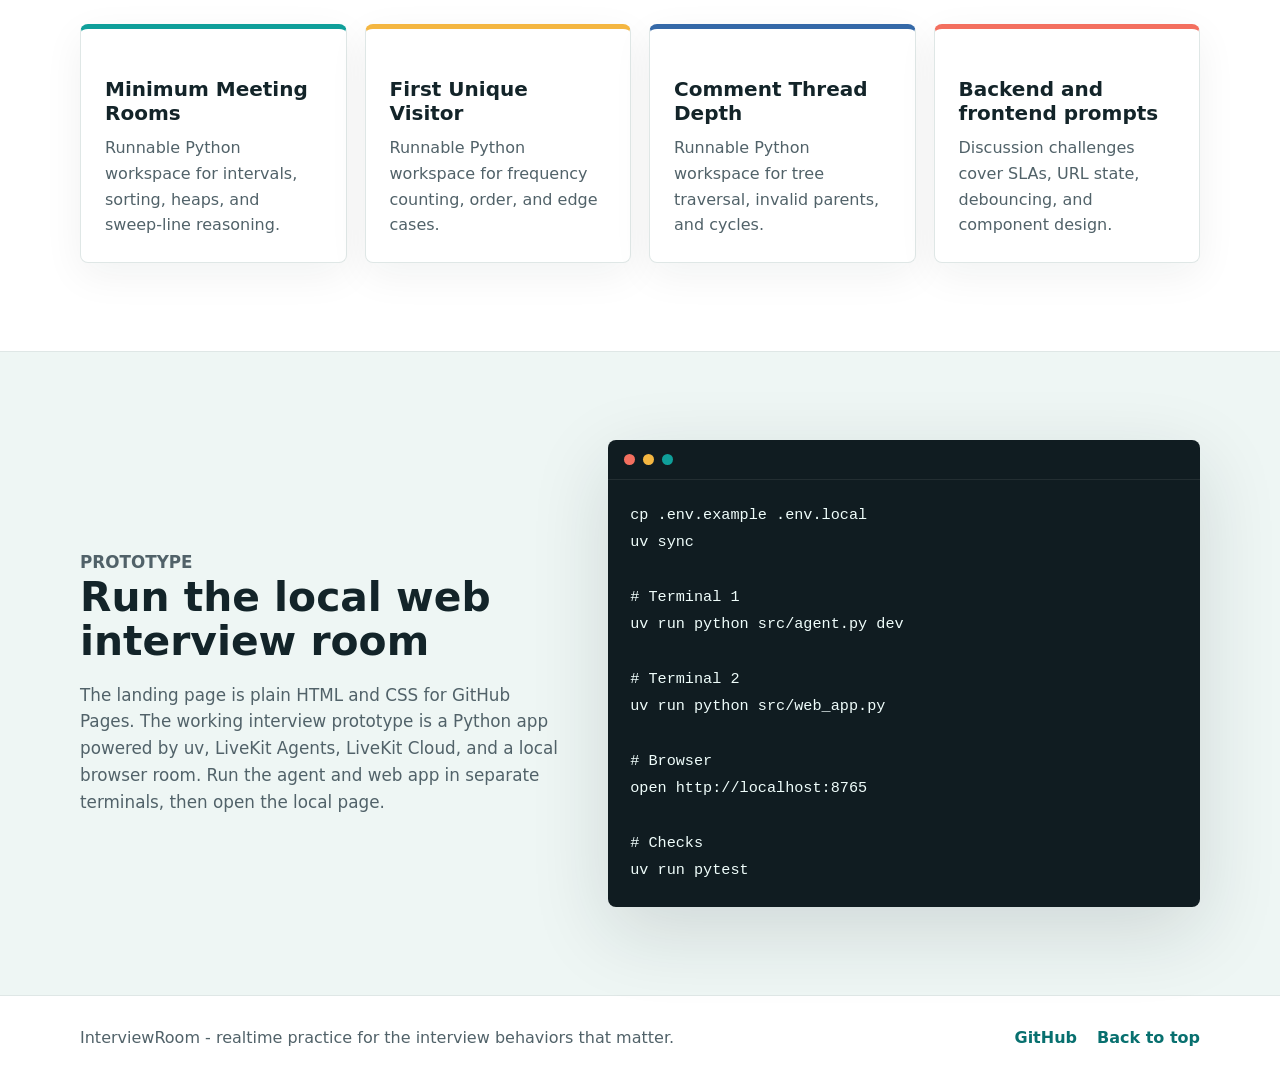
==== commit 1c90694c: "Enhance interview feedback and instructions to emphasize thinking aloud and reasoning visibility" ====
--- a/docs/index.html
+++ b/docs/index.html
@@ -122,7 +122,8 @@
               <p>
                 At the end of the interview, the agent can write an
                 <code>evaluation.md</code> report with score bars, test results,
-                strengths, improvement areas, and next steps.
+                thinking-aloud feedback, strengths, improvement areas, and
+                next steps.
               </p>
             </article>
           </div>
@@ -159,9 +160,9 @@
               <span class="feature-icon" aria-hidden="true">03</span>
               <h3>Process feedback</h3>
               <p>
-                The scorecard focuses on communication, clarification,
-                algorithmic reasoning, edge cases, testing, complexity, and
-                readiness for the next interview.
+                The scorecard focuses on communication, thinking aloud,
+                clarification, algorithmic reasoning, edge cases, testing,
+                complexity, and readiness for the next interview.
               </p>
             </article>
           </div>
